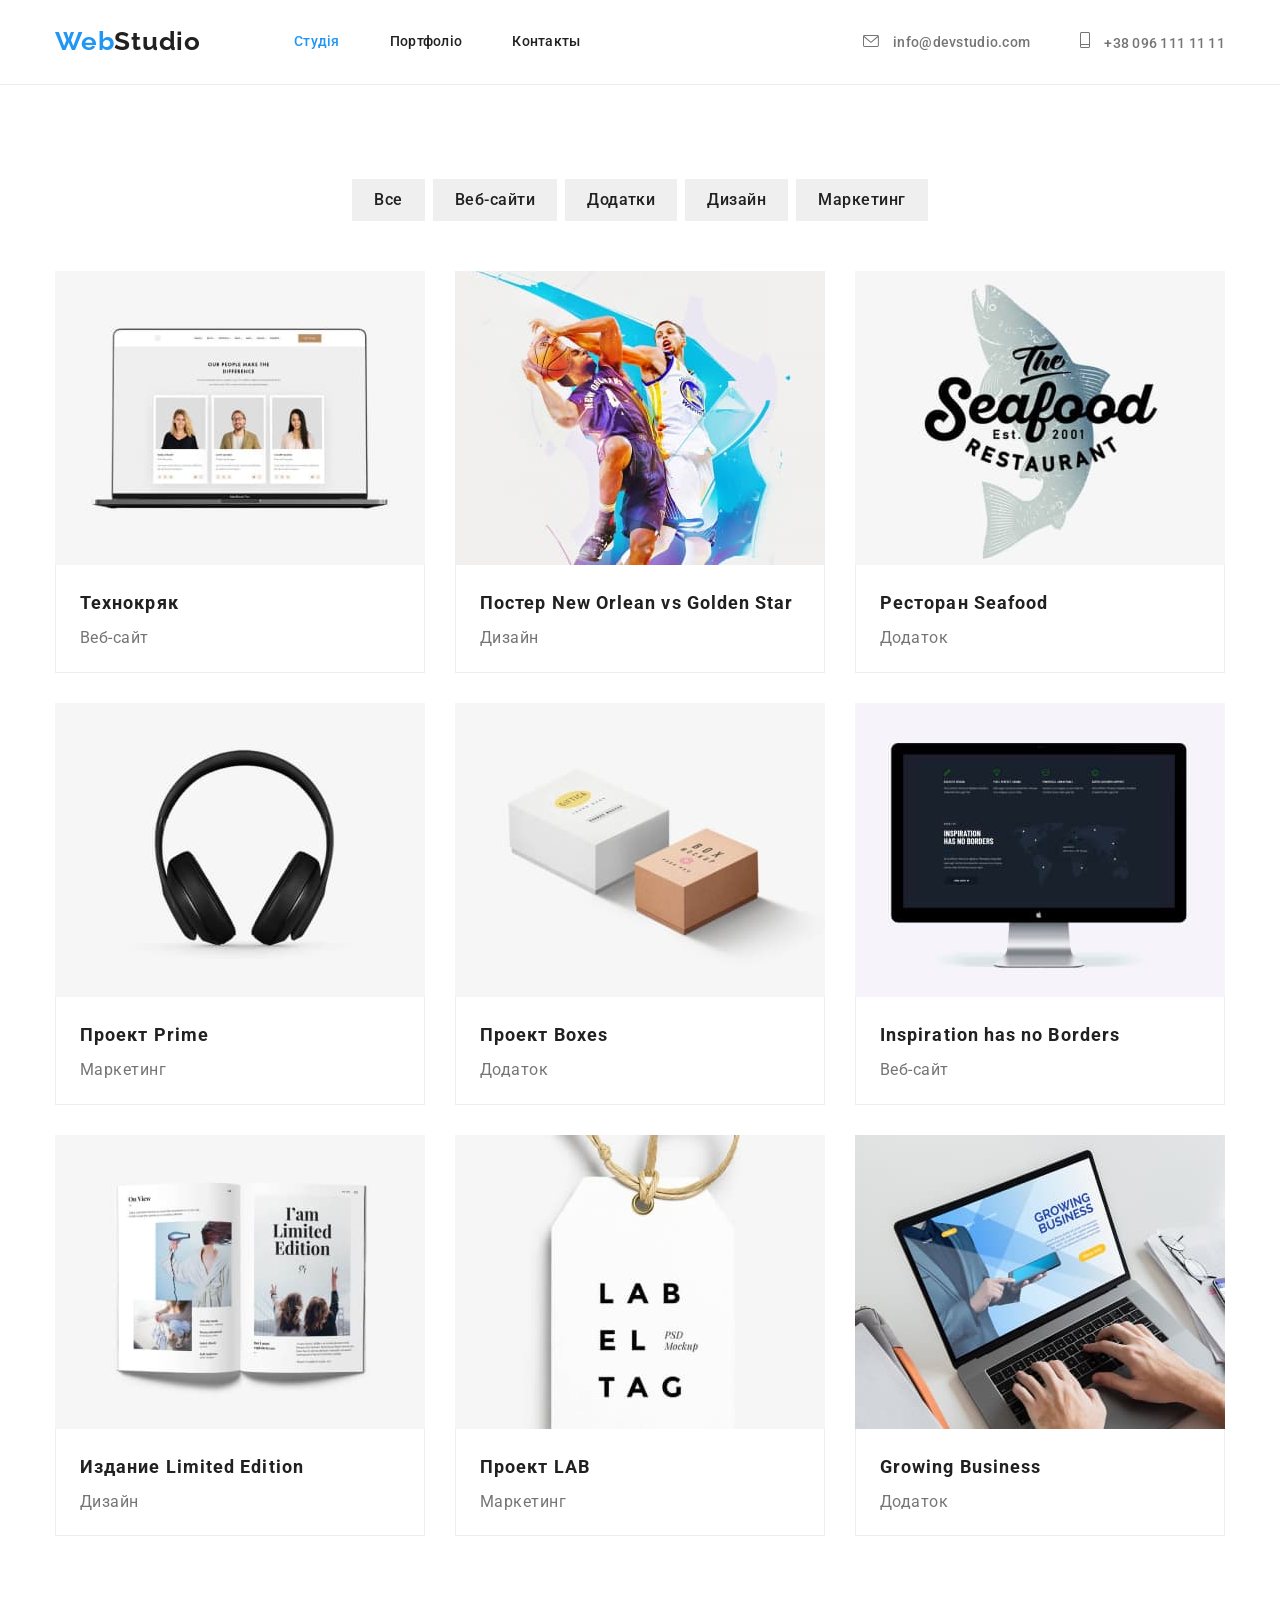
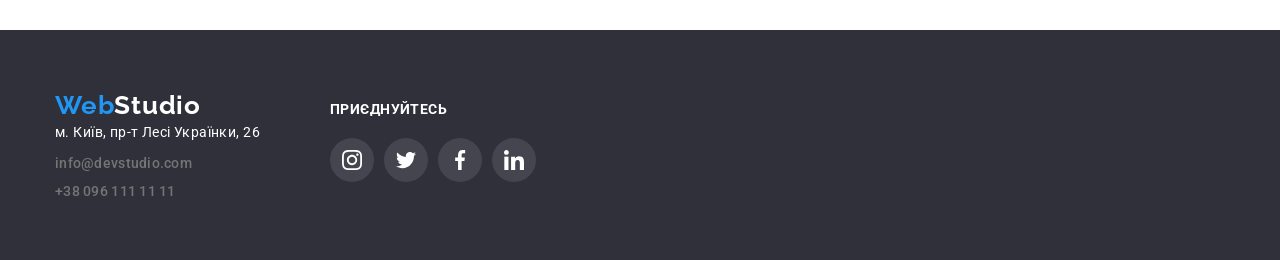
==== portfolio.html @ 5b1a7258 "Initial commit" ====
<!DOCTYPE html>
<html lang="uk">
<head>
    <meta charset="UTF-8" />
    <meta http-equiv="X-UA-Compatible" content="IE=edge" />
    <meta name="viewport" content="width=device-width, initial-scale=1.0" />
    <title>Портфоліо</title>
    <link rel="stylesheet" href="https://cdn.jsdelivr.net/npm/modern-normalize@1.1.0/modern-normalize.min.css">
    <link rel="preconnect" href="https://fonts.googleapis.com" />
    <link rel="preconnect" href="https://fonts.gstatic.com" crossorigin />
    <link href="https://fonts.googleapis.com/css2?family=Raleway:wght@700&family=Roboto:wght@400;500;700;900&display=swap" rel="stylesheet" />
    <link rel="stylesheet" href="./css/styles.css" />
</head>
<body class="">
    <!-- HEADER-->
    <header class="header">
        <div class="page-header container">
            <nav class="page-nav">
                <a class="logo logo-link link" href="index.html" lang="en">Web<span class="logo-heater">Studio</span></a>
                <ul class="menu list">
                    <li class="menu-item"><a class="menu-link  current" href="index.html">Студія</a></li>
                    <li class="menu-item"><a class="menu-link" href="portfolio.html">Портфоліо</a></li>
                    <li class="menu-item"><a class="menu-link" href="contact.html">Контакты</a></li>
                </ul>
            </nav>
            <ul class="list contact">
                <li class="menu-contact">
                    <svg class="contact-icon" width="16" height="12">
                        <use href="./images/sprite.svg#icon-mail"></use>
                    </svg>
                    <a class="contact-list link contact-mail" href="mailto:info@devstudio.com">info@devstudio.com</a>
                </li>
                <li class="menu-contact">
                    <svg class="contact-icon" width="10" height="16">
                        <use href="./images/sprite.svg#icon-tel"></use>
                    </svg>
                    <a class="contact-list link" href="tel:+380961111111">+38 096 111 11 11</a>
                </li>
            </ul>
        </div>
    </header>
    <!--MAIN-->
    <main class="">
        <section class="section">
            <div class="container">
                <h1 class="visually-hidden"></h1>
                <ul class="button-menu">
                    <li class="button-menu-item"><button class="menu-btn" type="button">Все</button></li>
                    <li class="button-menu-item"><button class="menu-btn" type="button">Веб-сайти</button></li>
                    <li class="button-menu-item"><button class="menu-btn" type="button">Додатки</button></li>
                    <li class="button-menu-item"><button class="menu-btn" type="button">Дизайн</button></li>
                    <li class="button-menu-item"><button class="menu-btn" type="button">Маркетинг</button></li>
                </ul>
            
                <ul class="menu-portfolio">
                    <li class="portfolio-cards">
                        <a href="" class="list link">
                            <img class="portfolio-img" src="./images/portfolio/texnokryak.jpg" alt="зображення веб-сайту" width="370px"
                                height="294px" />
                            <div class="portfolio-subscription">
                                <h2 class="portfolio-title list">Технокряк</h2>
                                <p class="portfolio-paragraph">Веб-сайт</p>
                            </div>
                
                        </a>
                    </li>
                    <li class="portfolio-cards">
                        <a href="" class="list link">
                            <img class="portfolio-img" src="./images/portfolio/poster.jpg"
                                alt="зображення дві людини грають у баскетбол" width="370px" height="294px" />
                            <div class="portfolio-subscription">
                                <h2 class="portfolio-title">Постер New Orlean vs Golden Star</h2>
                                <p class="portfolio-paragraph">Дизайн</p>
                            </div>
                
                        </a>
                    </li>
                    <li class="portfolio-cards">
                        <a href="" class="list link">
                            <img class="portfolio-img" src="./images/portfolio/seafood.jpg" alt="зображення логотипу ресторану"
                                width="370px" height="294px" />
                            <div class="portfolio-subscription">
                                <h2 class="portfolio-title">Ресторан Seafood</h2>
                                <p class="portfolio-paragraph">Додаток</p>
                            </div>
                        </a>
                    </li>
                    <li class="portfolio-cards">
                        <a href="" class="list link">
                            <img class="portfolio-img" src="./images/portfolio/prime.jpg" alt="зображення навушників" width="370px"
                                height="294px" />
                            <div class="portfolio-subscription">
                                <h2 class="portfolio-title">Проект Prime</h2>
                                <p class="portfolio-paragraph">Маркетинг</p>
                            </div>
                
                        </a>
                    </li>
                    <li class="portfolio-cards">
                        <a href="" class="list link">
                            <img class="portfolio-img" src="./images/portfolio/boxes.jpg" alt="зображення двох коробок" width="370px"
                                height="294px" />
                            <div class="portfolio-subscription">
                                <h2 class="portfolio-title">Проект Boxes</h2>
                                <p class="portfolio-paragraph">Додаток</p>
                            </div>
                
                        </a>
                    </li>
                    <li class="portfolio-cards">
                        <a href="" class="list link">
                            <img class="portfolio-img" src="./images/portfolio/no-borders.jpg" alt="зображення веб-сайту на моніторі"
                                width="370px" height="294px" />
                            <div class="portfolio-subscription">
                                <h2 class="portfolio-title" lang="en">Inspiration has no Borders</h2>
                                <p class="portfolio-paragraph">Веб-сайт</p>
                            </div>
                
                        </a>
                    </li>
                    <li class="portfolio-cards">
                        <a href="" class="list link">
                            <img class="portfolio-img" src="./images/portfolio/limited-edition.jpg" alt="изображение журнала"
                                width="370px" height="294px" />
                            <div class="portfolio-subscription">
                                <h2 class="portfolio-title">Издание Limited Edition</h2>
                                <p class="portfolio-paragraph">Дизайн</p>
                            </div>
                        </a>
                    </li>
                    <li class="portfolio-cards">
                        <a href="" class="list link">
                            <img class="portfolio-img" src="./images/portfolio/lab.jpg" alt="зображення журналу" width="370px"
                                height="294px" />
                            <div class="portfolio-subscription">
                                <h2 class="portfolio-title">Проект LAB</h2>
                                <p class="portfolio-paragraph">Маркетинг</p>
                            </div>
                
                        </a>
                    </li>
                    <li class="portfolio-cards">
                        <a href="" class="list link">
                            <img class="portfolio-img" src="./images/portfolio/growing-business.jpg"
                                alt="зображення людина друкує на ноутбуці" width="370px" height="294px" />
                            <div class="portfolio-subscription">
                                <h2 class="portfolio-title" lang="en">Growing Business</h2>
                                <p class="portfolio-paragraph">Додаток</p>
                            </div>
                        </a>
                    </li>
                </ul>
            </div>
        </section>
    </main>
    <!--FOOTER-->
    <footer class="footer">
        <div class="footer-container container">
            <div class="footer-list">
                <a class="logo-link logo-footer-link link" href="index.html" lang="en">Web<span
                        class="logo-footer">Studio</span></a>
                <address>
                    <ul class="list">
                        <li class="adress-link"><a class="contact-adress list link"
                                href="https://goo.gl/maps/ARjSeqXz5D1srHnS8" target="_blank" rel="noopener noreferrer">м.
                                Київ, пр-т Лесі Українки, 26</a></li>
                        <li class="adress-link"><a class="contact-list list link"
                                href="mailto:info@devstudio.com">info@devstudio.com</a></li>
                        <li class="adress-link"><a class="contact-list list link" href="tel:+380961111111">+38 096 111 11
                                11</a>
                        </li>
                    </ul>
                </address>
            </div>
    
            <div class="footer-social-container">
                <p class="footer-paragraph">ПРИЄДНУЙТЕСЬ</p>
                <ul class="footer-social-list list">
                    <li class="footer-social-list-item">
                        <a class="footer-social-list-link" href="">
                            <svg width="20" height="20" class="footer-social-list-icon">
                                <use href="./images/sprite.svg#icon-instagram"></use>
                            </svg>
                        </a>
                    </li>
                    <li class="footer-social-list-item">
                        <a class="footer-social-list-link" href="">
                            <svg width="20" height="20" class="footer-social-list-icon">
                                <use href="./images/sprite.svg#icon-twitter"></use>
                            </svg>
                        </a>
                    </li>
                    <li class="footer-social-list-item">
                        <a class="footer-social-list-link" href="">
                            <svg width="20" height="20" class="footer-social-list-icon">
                                <use href="./images/sprite.svg#icon-facebook"></use>
                            </svg>
                        </a>
                    </li>
                    <li class="footer-social-list-item">
                        <a class="footer-social-list-link" href="">
                            <svg width="20" height="20" class="footer-social-list-icon">
                                <use href="./images/sprite.svg#icon-linkedin"></use>
                            </svg>
                        </a>
                    </li>
                </ul>
            </div>
        </div>
    </footer>
</body>
</html>
---- css/styles.css ----
:root {
    --primary-font: 'Roboto',sans-serif;
    --secondary-font: 'Raleway', sans-serif;
    --primary-text-color: #212121;
    --secondary-text-color: #757575;
    --ternary-text-color: #FFFFFF;
    --quaternary-text-color: #2196F3;
    --primary-background: #FFFFFF;
    --secondary-background: #2F303A;
    --ternary-bacground: #2196F3;
    --quaternary-bacground: #000000;
    --quinary-bacground: #F5F4FA;
    --primary-color: #EEEEEE;
    --secondary-color: #FFFFFF;
}

h1,
h2,
h3,
p {
    margin-top: 0;
    margin-bottom: 0;
}

ul,
ol {
    margin: 0;
    padding: 0;
    list-style: none;
}

img {
    display: block;
    max-width: 100%;
    height: auto;
}

button {
    cursor: pointer;
}

.list {
    list-style: none;
}

.link {
    text-decoration: none;
}

.section {
    padding-top: 94px;
    padding-bottom: 94px;
}

.container {
    width: 1200px;
    margin-left: auto;
    margin-right: auto;
    padding-left: 15px;
    padding-right: 15px;
}

body {
    font-family: var(--primary-font), sans-serif;
    color: var(--primary-text-color);
}

/*text-decoration: underline;
text-decoration-line: 1px;
text-decoration-color: #2196F3;*/


/* ============ INDEX.HTML==============*/

/* BODY */

/* ================= HEADER ================= */
.page-header {
    display: flex;
    align-items: center;
}

.header {
    border-bottom: 1px solid #ECECEC;
}

.header:hover,
.header:focus {
    border: 1px solid #2196F3;
}

.page-nav {
    display: flex;
    align-items: center;
}

.logo {
    margin-right: 93px;
    padding-top: 24px;
    padding-bottom: 25px;
}

.logo-link {
    font-family: var(--secondary-font);
    font-weight: 700;
    font-size: 26px;
    line-height: 1.19;
    letter-spacing: 0.03em;
    color: var(--quaternary-text-color);
}

.logo-heater{
    color: var(--primary-text-color);
}

.menu {
    display: flex;
    align-items: center;
}

.menu-item:not(:last-child) {
    margin-right: 50px;
}

.menu-link {
    font-weight: 500;
    font-size: 14px;
    line-height: 1.14;
    letter-spacing: 0.02em;
    color: var(--primary-text-color);
    list-style: none;
    text-decoration: none;
    padding-top: 32px;
    padding-bottom: 32px;
    display: block;
}

.menu-link:hover, 
.menu-link:focus {
    color: var(--quaternary-text-color);
}

.menu-link.current {
    color: var(--quaternary-text-color);
}

.contact-icon:hover,
.contact-icon:focus {
    color:#2196F3;
}

.contact-icon{
    color:#757575;
    fill: currentColor;
    margin-right: 10px;
} 

.contact {
    display: flex;
    align-items: center;
    margin-left: auto;
    padding-top: 32px;
    padding-bottom: 32px;
}

.menu-contact:not(:last-child) {
    margin-right: 50px;
}

.contact-list {
    font-style: normal;
    font-weight: 500;
    font-size: 14px;
    line-height: 1.14;
    letter-spacing: 0.02em;
    color: var(--secondary-text-color);
}

.contact-list:hover,
.contact-list:focus {
    color: var(--quaternary-text-color);
}

/* ================= /HEADER  ================= */

/* =================  MAIN  ================= */

/*  ================= HERO  ================= */
.hero {
    padding: 200px 0;
    text-align: center;
}

.background {
    background-image: linear-gradient(rgba(47,
        48, 58, 0.4),rgba(47, 48, 58, 0.4)), url('../images/bg.jpg');
    background: #C4C4C4(47, 48, 58, 0.4);
    background-size: cover;
    background-position: border-box;
}

.hero-title {
    font-weight: 900;
    font-size: 44px;
    line-height: 1.5;
    letter-spacing: 0.06em;
    text-transform: uppercase;
    text-align: center;
    color: var(--ternary-text-color);
    margin-bottom: 30px;
}

.modal-btn-container {
    padding-top: 30px;
    padding-bottom: 200px;
    padding-left: auto;
    padding-right: auto;
}

.modal-btn {
    margin-left: auto;
    margin-right: auto;
    padding-top: 10px;
    padding-bottom: 10px;
    padding-left: 32px;
    padding-right: 32px;
    font-weight: 700;
    font-size: 16px;
    line-height: 1.87;
    display: flex;
    align-items: center;
    text-align: center;
    letter-spacing: 0.06em;
    color: var(--ternary-text-color);
    background: var(--ternary-bacground);
    border-style: none;
}

.modal-btn:hover,
.modal-btn:focus {
    border: 1px solid #2196F3;
    box-shadow: 0px 4px 4px rgba(0, 0, 0, 0.15);
    border-radius: 4px;
}
/*  ================= /HERO  ================= */

/*  ================= ABOUT  ================= */

.visually-hidden {
    position: absolute;
    white-space: nowrap;
    width: 1px;
    height: 1px;
    overflow: hidden;
    border: 0;
    padding: 0;
    clip: rect(0 0 0 0);
    clip-path: inset(50%);
    margin: -1px;
}

.about-title {
    display: none;
}

.about-list {
    display: flex;
    justify-content: center;
    gap: 30px;
}

.about-list-icon:hover {
    background: #F5F4FA;
    border-radius: 4px;
}

.about-list-container { 
    display: flex;
    justify-content: center;
    align-items: center;
    width: 270px;
    height: 120px;
    background: #F5F4FA;
    border-radius: 4px;
    margin-bottom: 30px;
}

.about-list-container:hover,
.about-list-container:focus {
    border: 1px solid #2196F3;
    border-radius: 4px;
}

.about-title-item {
    
    font-weight: 700;
    font-size: 14px;
    line-height: 1.14;
    letter-spacing: 0.03em;
    text-transform: uppercase;
    color: var(--primary-text-color);
    margin-bottom: 10px;
}

.about-paragraph {
    font-size: 14px;
    line-height: 1.71;
    letter-spacing: 0.03em;
    color: var(--secondary-text-color);
}
/*  ================= /ABOUT  =================*/

/*  ================= WORK  =================*/
.work-section {
    padding-top: 0;
}

.work-container {
    padding-top: 118px;
    padding-bottom: 94px;
    padding-left: auto;
    padding-right: auto;
}

.work-img:hover,
.work-img:focus {
    border: 1px solid #2196F3;
}

.all-titles {
    font-weight: 700;
    font-size: 36px;
    line-height: 1.16;
    text-align: center;
    letter-spacing: 0.03em;
    color: var(--primary-text-color);
    margin-bottom: 50px;
}

.work-img-container {
    display: flex;
    align-items: center;
    gap: 30px;
}

/*  ================= /WORK  =================*/

/* ================= TEAM  ================= */
.team-section {
    background: var(--quinary-bacground);
}

.team-section:hover,
.team-section:focus {
    border: 1px solid #2196F3;
}

.menu-team {
    display: flex;
    align-items: center;
    gap: 30px;
}

.team-cards {
    flex-basis: calc((100% - 90px)/4);
    box-shadow: 0px 1px 1px rgba(0, 0, 0, 0.12), 0px 4px 4px rgba(0, 0, 0, 0.06), 1px 4px 6px rgba(0, 0, 0, 0.16);
}

.team-cards:hover,
.team-cards:focus {
    border: 1px solid #2196F3;
    border-radius: 4px;
}

.team-img:hover,
.team-img:focus {
    border: 1px solid #2196F3;
}

.team-subscription {
    padding-top: 30px;
    padding-bottom: 30px;
}

.team-title {
    font-weight: 500;
    font-size: 16px;
    line-height: 1.18;
    text-align: center;
    letter-spacing: 0.03em;
    color: var(--primary-text-color);
    margin-bottom: 10px;
}

.team-paragraph{
    font-size: 16px;
    line-height: 1.18;
    text-align: center;
    letter-spacing: 0.03em;
    color: var(--secondary-text-color);
    margin-bottom: 16px;
}

.social-list {
    display: flex;
    justify-content: center;
    gap: 10px;
}

.social-list-link {
    display: flex;
    justify-content: center;
    align-items: center;
    width: 44px;
    height: 44px;
    border-radius: 50%;
    color: #AFB1B8;
    background-color: var(--primary-background);
    border: none;
}

.social-list-link:hover,
.social-list-link:focus {
    background: var(--ternary-bacground);
}

.social-list-link:hover .social-list-icon,
.social-list-link:focus .social-list-icon {
    fill: #FFFFFF;
}

.social-list-icon {
    fill: #AFB1B8;
}
/* ================= /TEAM  ================= */
/* ================= CLIENTS  ================= */
.clients-list {
    display: flex;
    justify-content: center;
    gap: 30px;
}

.clients-list-item {
}

.clients-list-link {
    display: flex;
    justify-content: center;
    align-items: center;
    width: 170px;
    height: 92px;
    border: 1px solid #AFB1B8;
    border-radius: 4px;
    border: none;
}

.clients-list-link:hover .clients-list-icon,
.clients-list-link:focus .clients-list-icon {
    fill: #2196F3;
}

.clients-list-link:hover,
.clients-list-link:focus {
    border: 1px solid #2196F3;
    border-radius: 4px;
}


.clients-list-icon {
    fill: #AFB1B8;
}
/*  ================= /MAIN  ================= */
/* /BODY */

/*  ================= FOOTER  ================= */
.footer {
    padding-bottom: 60px;
    background: var(--secondary-background);
}

.footer:hover,
.footer:focus {
    border: 1px solid #2196F3;
}

.footer-container {
    display: flex;
}

.footer-list {
    padding-top: 60px;
    margin-right: 70px;
}

.logo-footer-link {
    margin-bottom: 20px;
}

.logo-footer {
    color: var(--ternary-text-color);
}

.adress-link:not(:last-child) {
    margin-bottom: 9px;
}

.contact-adress {
    font-style: normal;
    font-size: 14px;
    line-height: 1.71;
    letter-spacing: 0.03em;
    color: var(--ternary-text-color);
}

.contact-adress:hover,
.contact-adress:focus {
    color: var(--quaternary-text-color);
}

.footer-paragraph {
    font-weight: 700;
    font-size: 14px;
    line-height: 1.14;
    letter-spacing: 0.03em;
    text-transform: uppercase;
    color: var(--ternary-text-color);
    margin-bottom: 20px;
}

.footer-social-container {
    padding-top: 72px;

}

.footer-social-list {
    display: flex;
    gap: 10px;
}

.footer-social-list-link {
    display: flex;
    justify-content: center;
    align-items: center;
    width: 44px;
    height: 44px;
    border-radius: 50%;
    background-color: rgba(255, 255, 255, 0.1);
}

.footer-social-list-link:hover,
.footer-social-list-link:focus {
    background: var(--ternary-bacground);
}

.footer-social-list-icon {
    fill: #FFFFFF;
}
/*  ================= /FOOTER  =================*/
/* ============ /INDEX.html ============ */

/* ============ PORTFOLIO.html ============ */
.button-menu {
    justify-content: center;
    display: flex;
    align-items: center;
    margin-bottom: 50px;
}

.button-menu-item:not(:last-child) {
    margin-right: 8px;
}


.menu-btn {
    padding-top: 8px;
    padding-bottom: 8px;
    padding-left: 22px;
    padding-right: 22px;
    font-weight: 500;
    font-size: 16px;
    line-height: 1.62;
    text-align: center;
    letter-spacing: 0.03em;
    color: var(--primary-text-color);
    border-style: none;
}


.menu-btn:focus {
    color: var(--ternary-text-color);
    background: var(--quaternary-text-color);
    
}

.menu-btn:hover {
    border: 1px solid #2196F3;
    box-shadow: 0px 3px 1px rgba(0, 0, 0, 0.1), 0px 1px 2px rgba(0, 0, 0, 0.08), 0px 2px 2px rgba(0, 0, 0, 0.12);
    border-radius: 4px;
}

.menu-portfolio {
    display: flex;
    flex-wrap: wrap;
    gap: 30px;
}

.portfolio-cards {
    flex-basis: calc((100% - 60px) / 3);
}

.portfolio-cards:hover {
    box-shadow: 0px 1px 1px rgba(0, 0, 0, 0.12), 0px 4px 4px rgba(0, 0, 0, 0.06), 1px 4px 6px rgba(0, 0, 0, 0.16);
}

.portfolio-cards:hover,
.portfolio-cards:focus {
    border: 1px solid #2196F3;
}

.portfolio-img:hover,
.portfolio-img:focus {
    border: 1px solid #2196F3;
}

.portfolio-subscription {
    border: 1px solid #EEEEEE;
    border-top: none;
    padding-top: 20px;
    padding-bottom: 20px;
    padding-left: 24px;
    padding-right: 24px;
}

.portfolio-title {
    font-weight: 700;
    font-size: 18px;
    line-height: 2;
    letter-spacing: 0.06em;
    color: var(--primary-text-color);
    text-decoration: none;
    margin-bottom: 4px;
}

.portfolio-paragraph {
    font-size: 16px;
    line-height: 1.67;
    letter-spacing: 0.03em;
    color: var(--secondary-text-color);
    text-decoration: none;
}

/* ============ /PORTFOLIO.html ============ */
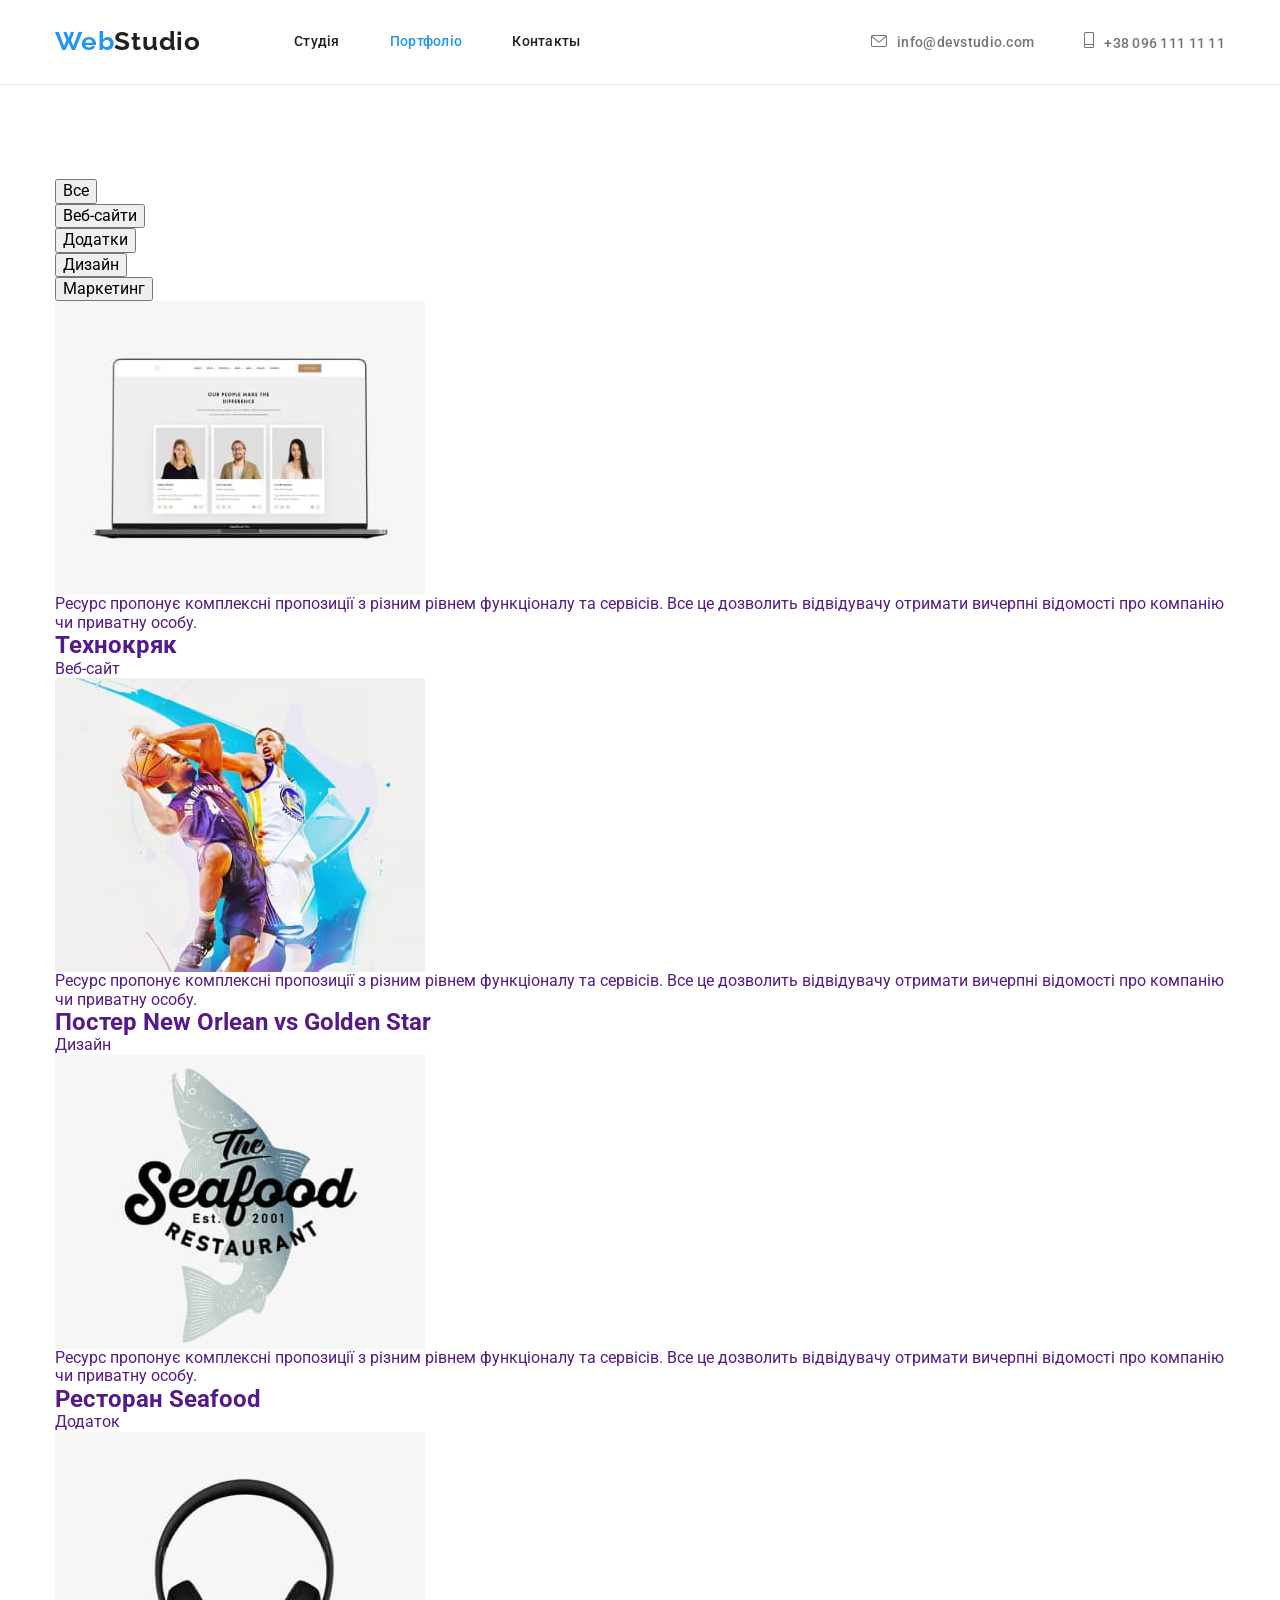
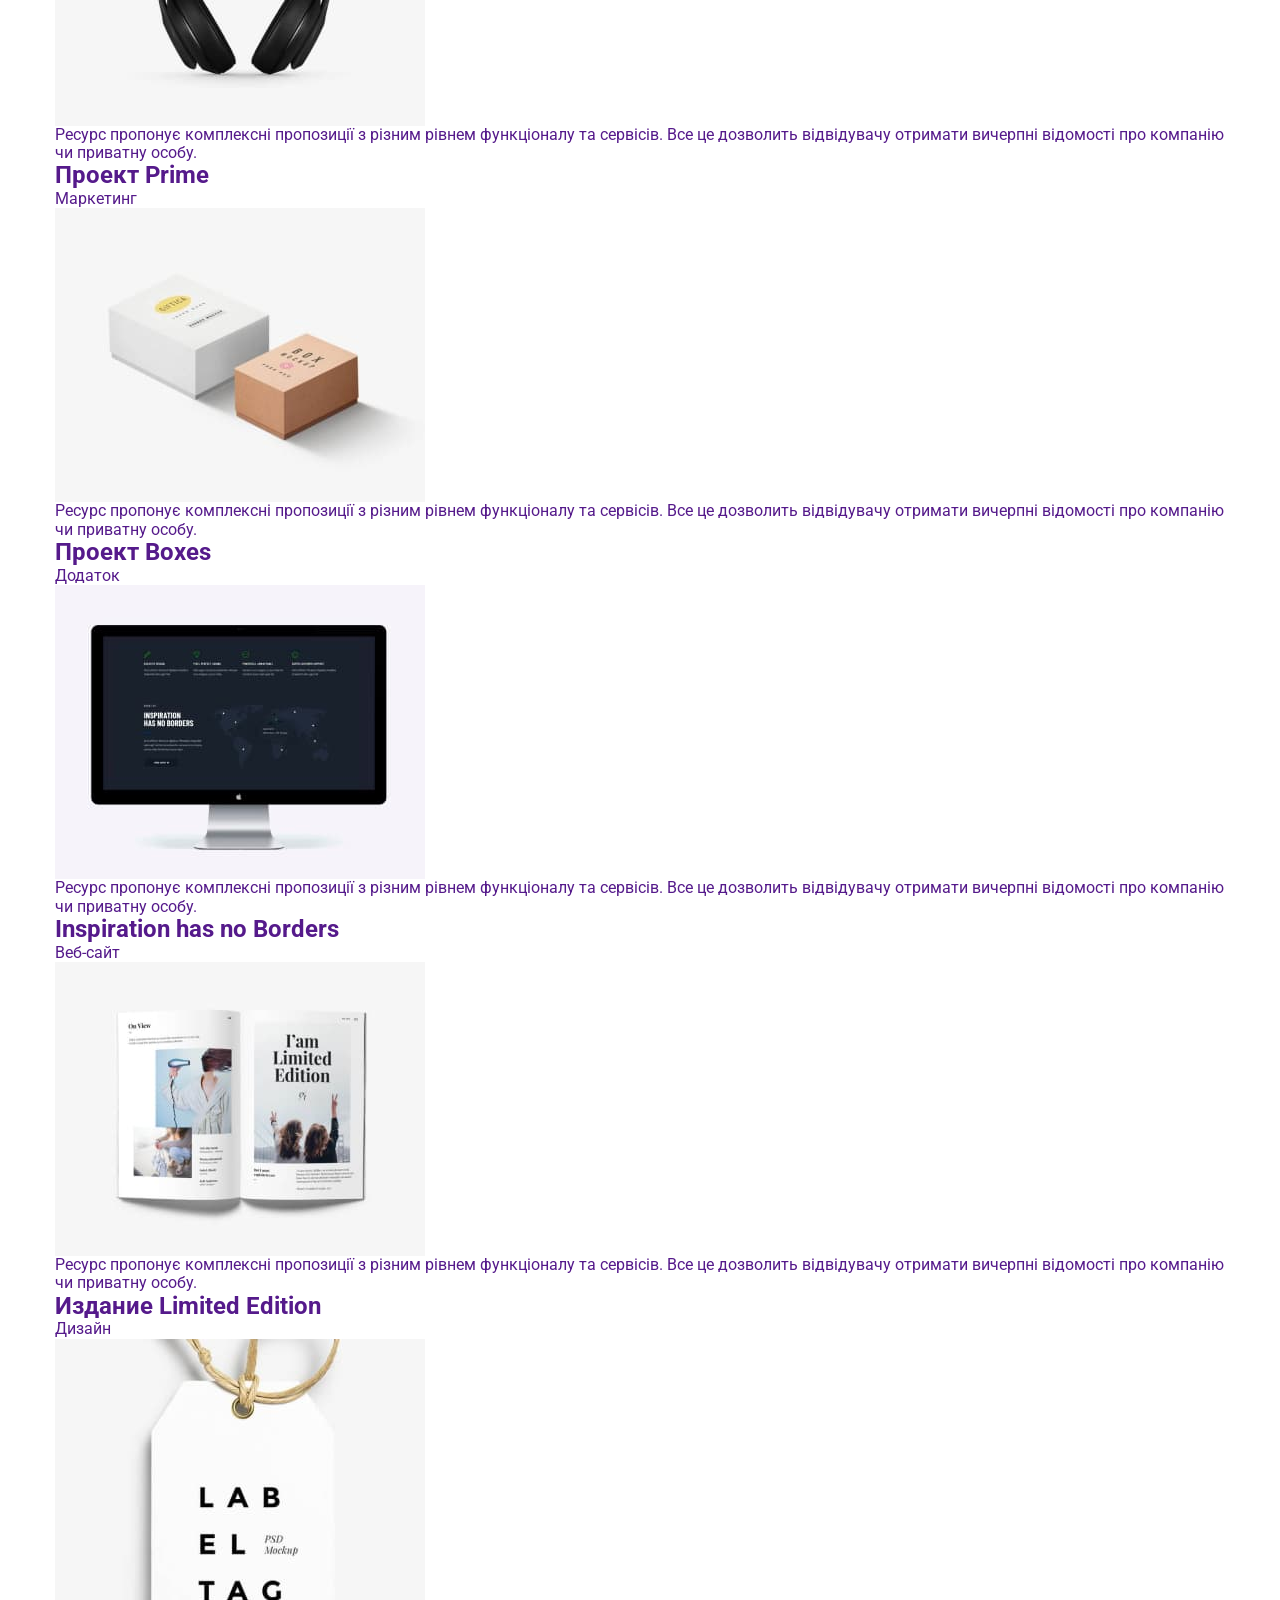
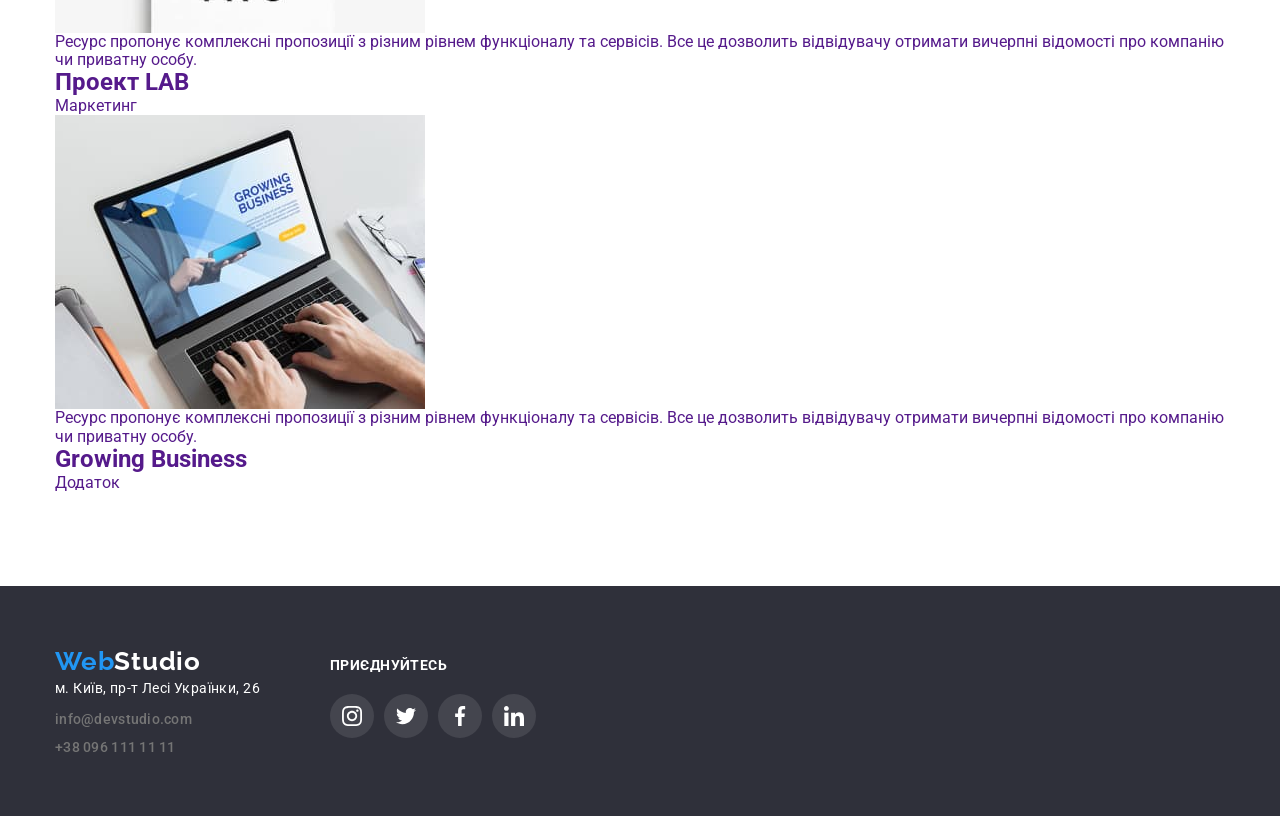
==== commit 412d5d49: "Fixed bugs" ====
--- a/portfolio.html
+++ b/portfolio.html
@@ -18,23 +18,22 @@
             <nav class="page-nav">
                 <a class="logo logo-link link" href="index.html" lang="en">Web<span class="logo-heater">Studio</span></a>
                 <ul class="menu list">
-                    <li class="menu-item"><a class="menu-link  current" href="index.html">Студія</a></li>
-                    <li class="menu-item"><a class="menu-link" href="portfolio.html">Портфоліо</a></li>
+                    <li class="menu-item"><a class="menu-link " href="index.html">Студія</a></li>
+                    <li class="menu-item"><a class="menu-link current" href="portfolio.html">Портфоліо</a></li>
                     <li class="menu-item"><a class="menu-link" href="contact.html">Контакты</a></li>
                 </ul>
             </nav>
             <ul class="list contact">
                 <li class="menu-contact">
-                    <svg class="contact-icon" width="16" height="12">
-                        <use href="./images/sprite.svg#icon-mail"></use>
-                    </svg>
-                    <a class="contact-list link contact-mail" href="mailto:info@devstudio.com">info@devstudio.com</a>
+                    <a class="contact-list link contact-mail" href="mailto:info@devstudio.com"><svg class="contact-icon"
+                            width="16" height="12">
+                            <use href="./images/sprite.svg#icon-mail"></use>
+                        </svg>info@devstudio.com</a>
                 </li>
                 <li class="menu-contact">
-                    <svg class="contact-icon" width="10" height="16">
-                        <use href="./images/sprite.svg#icon-tel"></use>
-                    </svg>
-                    <a class="contact-list link" href="tel:+380961111111">+38 096 111 11 11</a>
+                    <a class="contact-list link" href="tel:+380961111111"><svg class="contact-icon" width="10" height="16">
+                            <use href="./images/sprite.svg#icon-tel"></use>
+                        </svg>+38 096 111 11 11</a>
                 </li>
             </ul>
         </div>
@@ -54,31 +53,40 @@
             
                 <ul class="menu-portfolio">
                     <li class="portfolio-cards">
-                        <a href="" class="list link">
-                            <img class="portfolio-img" src="./images/portfolio/texnokryak.jpg" alt="зображення веб-сайту" width="370px"
-                                height="294px" />
+                        <a href="" class="portfolio-link list link">
+                            <div class="portfolio-link-wrapper">
+                                <img class="portfolio-img" src="./images/portfolio/texnokryak.jpg" alt="зображення веб-сайту" width="370" height="294"/>
+                                <p class="overlay">Ресурс пропонує комплексні пропозиції з різним рівнем функціоналу та сервісів. Все це дозволить відвідувачу отримати вичерпні відомості про компанію чи приватну особу.</p>
+                            </div>
+                        
                             <div class="portfolio-subscription">
                                 <h2 class="portfolio-title list">Технокряк</h2>
                                 <p class="portfolio-paragraph">Веб-сайт</p>
                             </div>
-                
-                        </a>
-                    </li>
-                    <li class="portfolio-cards">
-                        <a href="" class="list link">
-                            <img class="portfolio-img" src="./images/portfolio/poster.jpg"
-                                alt="зображення дві людини грають у баскетбол" width="370px" height="294px" />
+                        </a>
+                    </li>
+                    <li class="portfolio-cards">
+                        <a href="" class="portfolio-link list link">
+                            <div class="portfolio-link-wrapper">
+                                <img class="portfolio-img" src="./images/portfolio/poster.jpg"
+                                alt="зображення дві людини грають у баскетбол" width="370" height="294"/>
+                                <p class="overlay">Ресурс пропонує комплексні пропозиції з різним рівнем функціоналу та сервісів. Все це дозволить відвідувачу отримати вичерпні відомості про компанію чи приватну особу.</p>
+                            </div>
+
                             <div class="portfolio-subscription">
                                 <h2 class="portfolio-title">Постер New Orlean vs Golden Star</h2>
                                 <p class="portfolio-paragraph">Дизайн</p>
                             </div>
-                
-                        </a>
-                    </li>
-                    <li class="portfolio-cards">
-                        <a href="" class="list link">
-                            <img class="portfolio-img" src="./images/portfolio/seafood.jpg" alt="зображення логотипу ресторану"
-                                width="370px" height="294px" />
+                        </a>
+                    </li>
+                    <li class="portfolio-cards">
+                        <a href="" class="portfolio-link list link">
+                            <div class="portfolio-link-wrapper">
+                                <img class="portfolio-img" src="./images/portfolio/seafood.jpg" alt="зображення логотипу ресторану"
+                                width="370" height="294"/>
+                                <p class="overlay">Ресурс пропонує комплексні пропозиції з різним рівнем функціоналу та сервісів. Все це дозволить відвідувачу отримати вичерпні відомості про компанію чи приватну особу.</p>
+                            </div>
+
                             <div class="portfolio-subscription">
                                 <h2 class="portfolio-title">Ресторан Seafood</h2>
                                 <p class="portfolio-paragraph">Додаток</p>
@@ -86,42 +94,55 @@
                         </a>
                     </li>
                     <li class="portfolio-cards">
-                        <a href="" class="list link">
-                            <img class="portfolio-img" src="./images/portfolio/prime.jpg" alt="зображення навушників" width="370px"
-                                height="294px" />
+                        <a href="" class="portfolio-link list link">
+                            <div class="portfolio-link-wrapper">
+                                <img class="portfolio-img" src="./images/portfolio/prime.jpg" alt="зображення навушників" width="370"
+                                height="294"/>
+                                <p class="overlay">Ресурс пропонує комплексні пропозиції з різним рівнем функціоналу та сервісів. Все це дозволить відвідувачу отримати вичерпні відомості про компанію чи приватну особу.</p>
+                            </div>
+
                             <div class="portfolio-subscription">
                                 <h2 class="portfolio-title">Проект Prime</h2>
                                 <p class="portfolio-paragraph">Маркетинг</p>
                             </div>
-                
-                        </a>
-                    </li>
-                    <li class="portfolio-cards">
-                        <a href="" class="list link">
-                            <img class="portfolio-img" src="./images/portfolio/boxes.jpg" alt="зображення двох коробок" width="370px"
-                                height="294px" />
+                        </a>
+                    </li>
+                    <li class="portfolio-cards">
+                        <a href="" class="portfolio-link list link">
+                            <div class="portfolio-link-wrapper">
+                                <img class="portfolio-img" src="./images/portfolio/boxes.jpg" alt="зображення двох коробок" width="370"
+                                height="294"/>
+                                <p class="overlay">Ресурс пропонує комплексні пропозиції з різним рівнем функціоналу та сервісів. Все це дозволить відвідувачу отримати вичерпні відомості про компанію чи приватну особу.</p>
+                            </div> 
+
                             <div class="portfolio-subscription">
                                 <h2 class="portfolio-title">Проект Boxes</h2>
                                 <p class="portfolio-paragraph">Додаток</p>
                             </div>
-                
-                        </a>
-                    </li>
-                    <li class="portfolio-cards">
-                        <a href="" class="list link">
-                            <img class="portfolio-img" src="./images/portfolio/no-borders.jpg" alt="зображення веб-сайту на моніторі"
-                                width="370px" height="294px" />
+                        </a>
+                    </li>
+                    <li class="portfolio-cards">
+                        <a href="" class="portfolio-link list link">
+                            <div class="portfolio-link-wrapper">
+                                <img class="portfolio-img" src="./images/portfolio/no-borders.jpg" alt="зображення веб-сайту на моніторі"
+                                width="370" height="294"/>
+                                <p class="overlay">Ресурс пропонує комплексні пропозиції з різним рівнем функціоналу та сервісів. Все це дозволить відвідувачу отримати вичерпні відомості про компанію чи приватну особу.</p>
+                            </div>
+
                             <div class="portfolio-subscription">
                                 <h2 class="portfolio-title" lang="en">Inspiration has no Borders</h2>
                                 <p class="portfolio-paragraph">Веб-сайт</p>
                             </div>
-                
-                        </a>
-                    </li>
-                    <li class="portfolio-cards">
-                        <a href="" class="list link">
-                            <img class="portfolio-img" src="./images/portfolio/limited-edition.jpg" alt="изображение журнала"
-                                width="370px" height="294px" />
+                        </a>
+                    </li>
+                    <li class="portfolio-cards">
+                        <a href="" class="portfolio-link list link">
+                            <div class="portfolio-link-wrapper">
+                                <img class="portfolio-img" src="./images/portfolio/limited-edition.jpg" alt="изображение журнала"
+                                width="370" height="294"/>
+                                <p class="overlay">Ресурс пропонує комплексні пропозиції з різним рівнем функціоналу та сервісів. Все це дозволить відвідувачу отримати вичерпні відомості про компанію чи приватну особу.</p>
+                            </div>
+
                             <div class="portfolio-subscription">
                                 <h2 class="portfolio-title">Издание Limited Edition</h2>
                                 <p class="portfolio-paragraph">Дизайн</p>
@@ -129,20 +150,26 @@
                         </a>
                     </li>
                     <li class="portfolio-cards">
-                        <a href="" class="list link">
-                            <img class="portfolio-img" src="./images/portfolio/lab.jpg" alt="зображення журналу" width="370px"
-                                height="294px" />
+                        <a href="" class="portfolio-link list link">
+                            <div class="portfolio-link-wrapper">
+                                <img class="portfolio-img" src="./images/portfolio/lab.jpg" alt="зображення журналу" width="370"
+                                height="294"/>
+                                <p class="overlay">Ресурс пропонує комплексні пропозиції з різним рівнем функціоналу та сервісів. Все це дозволить відвідувачу отримати вичерпні відомості про компанію чи приватну особу.</p>
+                            </div>
+
                             <div class="portfolio-subscription">
                                 <h2 class="portfolio-title">Проект LAB</h2>
                                 <p class="portfolio-paragraph">Маркетинг</p>
                             </div>
-                
-                        </a>
-                    </li>
-                    <li class="portfolio-cards">
-                        <a href="" class="list link">
-                            <img class="portfolio-img" src="./images/portfolio/growing-business.jpg"
-                                alt="зображення людина друкує на ноутбуці" width="370px" height="294px" />
+                        </a>
+                    </li>
+                    <li class="portfolio-cards">
+                        <a href="" class="portfolio-link list link">
+                            <div class="portfolio-link-wrapper">
+                                <img class="portfolio-img" src="./images/portfolio/growing-business.jpg" alt="зображення людина друкує на ноутбуці" width="370" height="294"/>
+                                <p class="overlay">Ресурс пропонує комплексні пропозиції з різним рівнем функціоналу та сервісів. Все це дозволить відвідувачу отримати вичерпні відомості про компанію чи приватну особу.</p>
+                            </div>
+
                             <div class="portfolio-subscription">
                                 <h2 class="portfolio-title" lang="en">Growing Business</h2>
                                 <p class="portfolio-paragraph">Додаток</p>
--- a/css/styles.css
+++ b/css/styles.css
@@ -12,6 +12,8 @@
     --quinary-bacground: #F5F4FA;
     --primary-color: #EEEEEE;
     --secondary-color: #FFFFFF;
+    --ternary-color: #2196F3;
+    --transition-duration-and-func: 250ms cubic-bezier(0.4, 0, 0.2, 1);
 }
 
 h1,
@@ -84,11 +86,6 @@
     border-bottom: 1px solid #ECECEC;
 }
 
-.header:hover,
-.header:focus {
-    border: 1px solid #2196F3;
-}
-
 .page-nav {
     display: flex;
     align-items: center;
@@ -109,7 +106,7 @@
     color: var(--quaternary-text-color);
 }
 
-.logo-heater{
+.logo-heater {
     color: var(--primary-text-color);
 }
 
@@ -133,9 +130,10 @@
     padding-top: 32px;
     padding-bottom: 32px;
     display: block;
-}
-
-.menu-link:hover, 
+    transition: color var(--transition-duration-and-func); 
+}
+
+.menu-link:hover,
 .menu-link:focus {
     color: var(--quaternary-text-color);
 }
@@ -143,17 +141,6 @@
 .menu-link.current {
     color: var(--quaternary-text-color);
 }
-
-.contact-icon:hover,
-.contact-icon:focus {
-    color:#2196F3;
-}
-
-.contact-icon{
-    color:#757575;
-    fill: currentColor;
-    margin-right: 10px;
-} 
 
 .contact {
     display: flex;
@@ -174,11 +161,17 @@
     line-height: 1.14;
     letter-spacing: 0.02em;
     color: var(--secondary-text-color);
+    transition: color var(--transition-duration-and-func);
 }
 
 .contact-list:hover,
 .contact-list:focus {
     color: var(--quaternary-text-color);
+}
+
+.contact-icon {
+    fill: currentColor;
+    margin-right: 10px;
 }
 
 /* ================= /HEADER  ================= */
@@ -232,8 +225,9 @@
     text-align: center;
     letter-spacing: 0.06em;
     color: var(--ternary-text-color);
-    background: var(--ternary-bacground);
-    border-style: none;
+    background-color: var(--ternary-bacground);
+    border: none;
+    transition: border var(--transition-duration-and-func), box-shadow var(--transition-duration-and-func);
 }
 
 .modal-btn:hover,
@@ -269,30 +263,18 @@
     gap: 30px;
 }
 
-.about-list-icon:hover {
-    background: #F5F4FA;
-    border-radius: 4px;
-}
-
 .about-list-container { 
     display: flex;
     justify-content: center;
     align-items: center;
     width: 270px;
     height: 120px;
-    background: #F5F4FA;
+    background-color: #F5F4FA;
     border-radius: 4px;
     margin-bottom: 30px;
 }
 
-.about-list-container:hover,
-.about-list-container:focus {
-    border: 1px solid #2196F3;
-    border-radius: 4px;
-}
-
 .about-title-item {
-    
     font-weight: 700;
     font-size: 14px;
     line-height: 1.14;
@@ -322,11 +304,6 @@
     padding-right: auto;
 }
 
-.work-img:hover,
-.work-img:focus {
-    border: 1px solid #2196F3;
-}
-
 .all-titles {
     font-weight: 700;
     font-size: 36px;
@@ -343,16 +320,40 @@
     gap: 30px;
 }
 
+.work-list {
+    display: block;
+}
+
+.work-list-wrapper {
+    position: relative;
+}
+
+.work-overlay {
+    position: absolute;
+    bottom: 0;
+    left: 0;
+    overflow: auto;
+    font-weight: 700;
+    font-size: 14px;
+    line-height: 1.14;
+    text-align: center;
+    letter-spacing: 0.03em;
+    text-transform: uppercase;
+    color: var(--ternary-text-color);
+    background-color: rgba(47, 48, 58, 0.8);
+    width: 100%;
+    height: 70px;
+    padding-top: 27px;
+    padding-bottom: 27px;
+    padding-left: auto;
+    padding-right: auto;
+}
+
 /*  ================= /WORK  =================*/
 
 /* ================= TEAM  ================= */
 .team-section {
-    background: var(--quinary-bacground);
-}
-
-.team-section:hover,
-.team-section:focus {
-    border: 1px solid #2196F3;
+    background-color: var(--quinary-bacground);
 }
 
 .menu-team {
@@ -364,17 +365,6 @@
 .team-cards {
     flex-basis: calc((100% - 90px)/4);
     box-shadow: 0px 1px 1px rgba(0, 0, 0, 0.12), 0px 4px 4px rgba(0, 0, 0, 0.06), 1px 4px 6px rgba(0, 0, 0, 0.16);
-}
-
-.team-cards:hover,
-.team-cards:focus {
-    border: 1px solid #2196F3;
-    border-radius: 4px;
-}
-
-.team-img:hover,
-.team-img:focus {
-    border: 1px solid #2196F3;
 }
 
 .team-subscription {
@@ -417,11 +407,12 @@
     color: #AFB1B8;
     background-color: var(--primary-background);
     border: none;
+    transition: background-color var(--transition-duration-and-func), fill var(--transition-duration-and-func);
 }
 
 .social-list-link:hover,
 .social-list-link:focus {
-    background: var(--ternary-bacground);
+    background-color: var(--ternary-bacground);
 }
 
 .social-list-link:hover .social-list-icon,
@@ -452,6 +443,7 @@
     border: 1px solid #AFB1B8;
     border-radius: 4px;
     border: none;
+    transition: fill var(--transition-duration-and-func), border var(--transition-duration-and-func);
 }
 
 .clients-list-link:hover .clients-list-icon,
@@ -475,12 +467,7 @@
 /*  ================= FOOTER  ================= */
 .footer {
     padding-bottom: 60px;
-    background: var(--secondary-background);
-}
-
-.footer:hover,
-.footer:focus {
-    border: 1px solid #2196F3;
+    background-color: var(--secondary-background);
 }
 
 .footer-container {
@@ -510,6 +497,7 @@
     line-height: 1.71;
     letter-spacing: 0.03em;
     color: var(--ternary-text-color);
+    transition: color var(--transition-duration-and-func);
 }
 
 .contact-adress:hover,
@@ -545,17 +533,72 @@
     height: 44px;
     border-radius: 50%;
     background-color: rgba(255, 255, 255, 0.1);
+    transition: background-color var(--transition-duration-and-func);
 }
 
 .footer-social-list-link:hover,
 .footer-social-list-link:focus {
-    background: var(--ternary-bacground);
+    background-color: var(--ternary-bacground);
 }
 
 .footer-social-list-icon {
     fill: #FFFFFF;
 }
 /*  ================= /FOOTER  =================*/
+
+/*  ================= MODAL WINDOW  =================*/
+
+.backdrop {
+    position: fixed;
+    z-index: 100;
+    top: 0;
+    left: 0;
+    width: 100%;
+    height: 100%;
+    background-color: rgba(0, 0, 0, 0.2);
+}
+
+.modal {
+    position: absolute;
+    top: 50%;
+    left: 50%;
+    transform: translate(-50%, -50%);
+
+    width: 528px;
+    height: 581px;
+    background-color: #FFFFFF;
+}
+
+.modal-close-btn {
+    position: absolute;
+    top: 10px;
+    right: 10px;
+
+    display: flex;
+    justify-content: center;
+    align-items: center;
+    width: 30px;
+    height: 30px;
+    border-radius: 50%;
+    background: #FFFFFF;
+    border: 1px solid rgba(0, 0, 0, 0.1);
+    padding: 0;
+    transition: border-color var(--transition-duration-and-func);
+}
+
+.modal-close-btn:hover,
+.modal-close-btn:focus {
+    border-color: var(--ternary-color);
+}
+
+.modal-close-btn-icon {
+    transition: fill var(--transition-duration-and-func);
+}
+
+.modal-close-btn:hover .modal-close-btn-icon,
+.modal-close-btn:focus .modal-close-btn-icon {
+    fill: var(--ternary-color);
+
 /* ============ /INDEX.html ============ */
 
 /* ============ PORTFOLIO.html ============ */
@@ -581,21 +624,39 @@
     line-height: 1.62;
     text-align: center;
     letter-spacing: 0.03em;
-    color: var(--primary-text-color);
-    border-style: none;
-}
-
-
+    background-color: #F5F4FA;
+    border-radius: 4px;
+    border: none;
+    transition: color var(--transition-duration-and-func), background-color var(--transition-duration-and-func), box-shadow var(--transition-duration-and-func);
+}
+
+.menu-btn:hover,
 .menu-btn:focus {
+    color: #FFFFFF;
+    background-color: var(--ternary-bacground);
+    box-shadow: 0px 3px 1px rgba(0, 0, 0, 0.1), 0px 1px 2px rgba(0, 0, 0, 0.08), 0px 2px 2px rgba(0, 0, 0, 0.12);
+}
+
+.overlay {
+    position: absolute;
+    top: 0;
+    left: 0;
+    overflow: auto;
+    transform: translate(0, 100%);
+    transition: transform var(--transition-duration-and-func);
+
+    font-weight: 400;
+    font-size: 18px;
+    line-height: 1.5;
+    letter-spacing: 0.02em;
     color: var(--ternary-text-color);
-    background: var(--quaternary-text-color);
-    
-}
-
-.menu-btn:hover {
-    border: 1px solid #2196F3;
-    box-shadow: 0px 3px 1px rgba(0, 0, 0, 0.1), 0px 1px 2px rgba(0, 0, 0, 0.08), 0px 2px 2px rgba(0, 0, 0, 0.12);
-    border-radius: 4px;
+    background-color: rgba(33, 150, 243, 0.9);
+    width: 100%;
+    height: 100%;
+    padding-top: 63px;
+    padding-bottom: 63px;
+    padding-left: 24px;
+    padding-right: 24px;
 }
 
 .menu-portfolio {
@@ -606,20 +667,25 @@
 
 .portfolio-cards {
     flex-basis: calc((100% - 60px) / 3);
+    transition: box-shadow var(--transition-duration-and-func);
 }
 
 .portfolio-cards:hover {
     box-shadow: 0px 1px 1px rgba(0, 0, 0, 0.12), 0px 4px 4px rgba(0, 0, 0, 0.06), 1px 4px 6px rgba(0, 0, 0, 0.16);
 }
 
-.portfolio-cards:hover,
-.portfolio-cards:focus {
-    border: 1px solid #2196F3;
-}
-
-.portfolio-img:hover,
-.portfolio-img:focus {
-    border: 1px solid #2196F3;
+.portfolio-link:hover .overlay,
+.portfolio-link:focus .overlay {
+    transform: translate(0, 0);
+}
+
+.portfolio-link {
+    display: block;
+}
+
+.portfolio-link-wrapper {
+    position: relative;
+    overflow: hidden;
 }
 
 .portfolio-subscription {
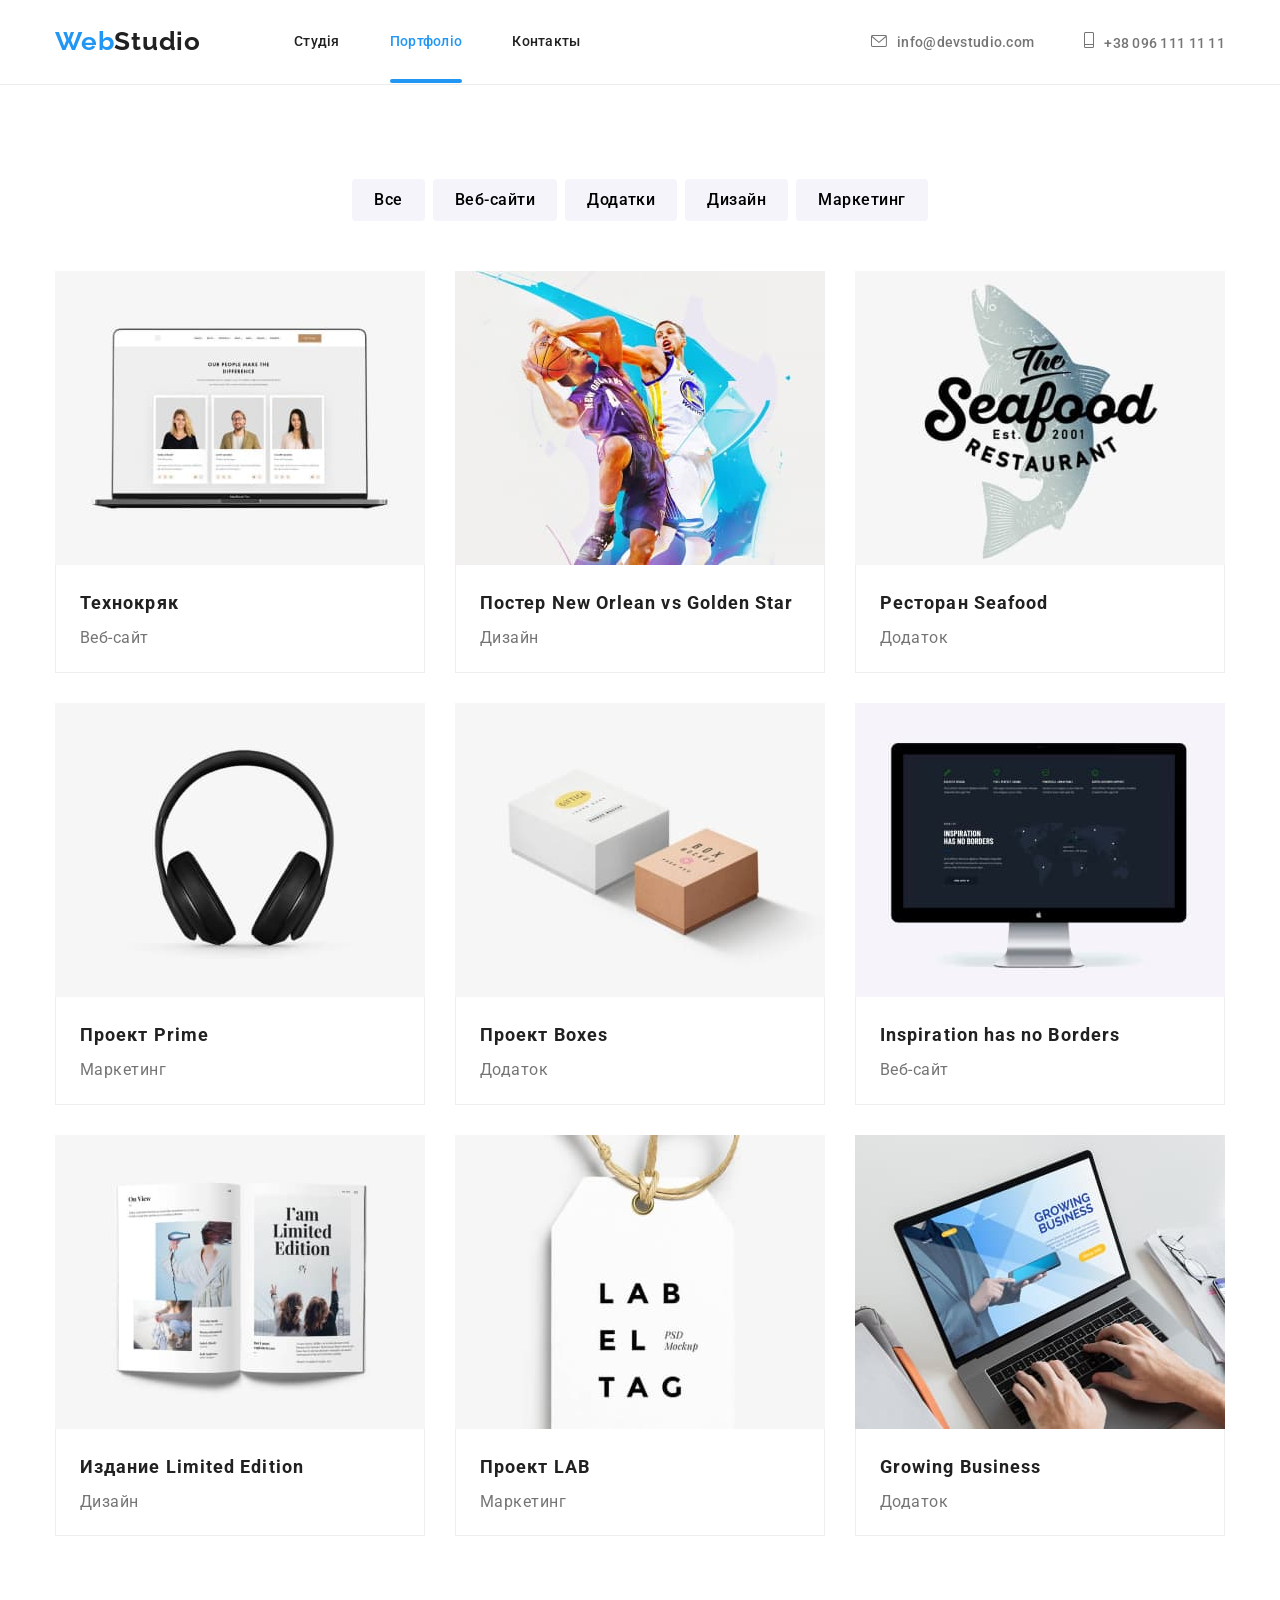
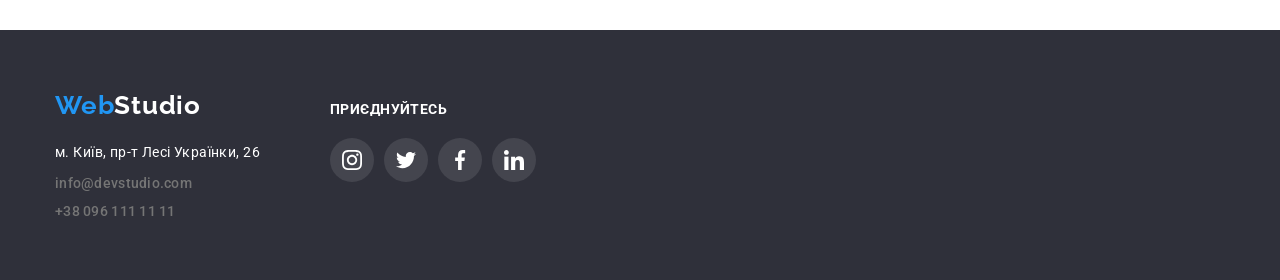
==== commit 64205523: "Fixed bugs" ====
--- a/portfolio.html
+++ b/portfolio.html
@@ -191,9 +191,9 @@
                         <li class="adress-link"><a class="contact-adress list link"
                                 href="https://goo.gl/maps/ARjSeqXz5D1srHnS8" target="_blank" rel="noopener noreferrer">м.
                                 Київ, пр-т Лесі Українки, 26</a></li>
-                        <li class="adress-link"><a class="contact-list list link"
+                        <li class="adress-link"><a class="contact-list-footer list link"
                                 href="mailto:info@devstudio.com">info@devstudio.com</a></li>
-                        <li class="adress-link"><a class="contact-list list link" href="tel:+380961111111">+38 096 111 11
+                        <li class="adress-link"><a class="contact-list-footer list link" href="tel:+380961111111">+38 096 111 11
                                 11</a>
                         </li>
                     </ul>
--- a/css/styles.css
+++ b/css/styles.css
@@ -120,6 +120,8 @@
 }
 
 .menu-link {
+    position: relative;
+    display: block;
     font-weight: 500;
     font-size: 14px;
     line-height: 1.14;
@@ -133,6 +135,23 @@
     transition: color var(--transition-duration-and-func); 
 }
 
+.current::after {
+    content: "";
+    position: absolute;
+    display: block;
+    width: 100%;
+    height: 4px;
+    background-color: var(--ternary-bacground);
+    border-radius: 2px;
+    left: 0;
+    bottom: -1px;
+}
+
+.current {
+    display: block;
+    color: var(--ternary-color);
+}
+
 .menu-link:hover,
 .menu-link:focus {
     color: var(--quaternary-text-color);
@@ -159,6 +178,8 @@
     font-weight: 500;
     font-size: 14px;
     line-height: 1.14;
+    padding-top: 32px;
+    padding-bottom: 32px;
     letter-spacing: 0.02em;
     color: var(--secondary-text-color);
     transition: color var(--transition-duration-and-func);
@@ -227,14 +248,14 @@
     color: var(--ternary-text-color);
     background-color: var(--ternary-bacground);
     border: none;
-    transition: border var(--transition-duration-and-func), box-shadow var(--transition-duration-and-func);
+    border-radius: 4px;
+    box-shadow: 0px 4px 4px rgba(0, 0, 0, 0.15);
+    transition: background-color var(--transition-duration-and-func);
 }
 
 .modal-btn:hover,
 .modal-btn:focus {
-    border: 1px solid #2196F3;
-    box-shadow: 0px 4px 4px rgba(0, 0, 0, 0.15);
-    border-radius: 4px;
+    background-color: #188CE8;
 }
 /*  ================= /HERO  ================= */
 
@@ -363,6 +384,7 @@
 }
 
 .team-cards {
+    background-color: var(--primary-background);
     flex-basis: calc((100% - 90px)/4);
     box-shadow: 0px 1px 1px rgba(0, 0, 0, 0.12), 0px 4px 4px rgba(0, 0, 0, 0.06), 1px 4px 6px rgba(0, 0, 0, 0.16);
 }
@@ -442,7 +464,6 @@
     height: 92px;
     border: 1px solid #AFB1B8;
     border-radius: 4px;
-    border: none;
     transition: fill var(--transition-duration-and-func), border var(--transition-duration-and-func);
 }
 
@@ -466,20 +487,21 @@
 
 /*  ================= FOOTER  ================= */
 .footer {
-    padding-bottom: 60px;
+    padding: 60px 0;
     background-color: var(--secondary-background);
 }
 
 .footer-container {
     display: flex;
+    align-items: baseline;
 }
 
 .footer-list {
-    padding-top: 60px;
     margin-right: 70px;
 }
 
 .logo-footer-link {
+    display: block;
     margin-bottom: 20px;
 }
 
@@ -505,6 +527,25 @@
     color: var(--quaternary-text-color);
 }
 
+.contact-list-footer {
+    font-style: normal;
+    font-weight: 500;
+    font-size: 14px;
+    line-height: 1.14;
+    letter-spacing: 0.02em;
+    color: var(--secondary-text-color);
+    transition: color var(--transition-duration-and-func);
+}
+
+.contact-list-footer:hover,
+.contact-list-footer:focus {
+    color: var(--quaternary-text-color);
+}
+
+.footer-social-container {
+    margin-top: 12px;
+}
+
 .footer-paragraph {
     font-weight: 700;
     font-size: 14px;
@@ -513,11 +554,6 @@
     text-transform: uppercase;
     color: var(--ternary-text-color);
     margin-bottom: 20px;
-}
-
-.footer-social-container {
-    padding-top: 72px;
-
 }
 
 .footer-social-list {
@@ -556,6 +592,14 @@
     width: 100%;
     height: 100%;
     background-color: rgba(0, 0, 0, 0.2);
+
+    transition: opacity var(--transition-duration-and-func), visibility var(--transition-duration-and-func);
+}
+
+.backdrop.is-hidden {
+    opacity: 0;
+    visibility: hidden;
+    pointer-events: none;
 }
 
 .modal {
@@ -598,6 +642,9 @@
 .modal-close-btn:hover .modal-close-btn-icon,
 .modal-close-btn:focus .modal-close-btn-icon {
     fill: var(--ternary-color);
+}
+
+
 
 /* ============ /INDEX.html ============ */
 
